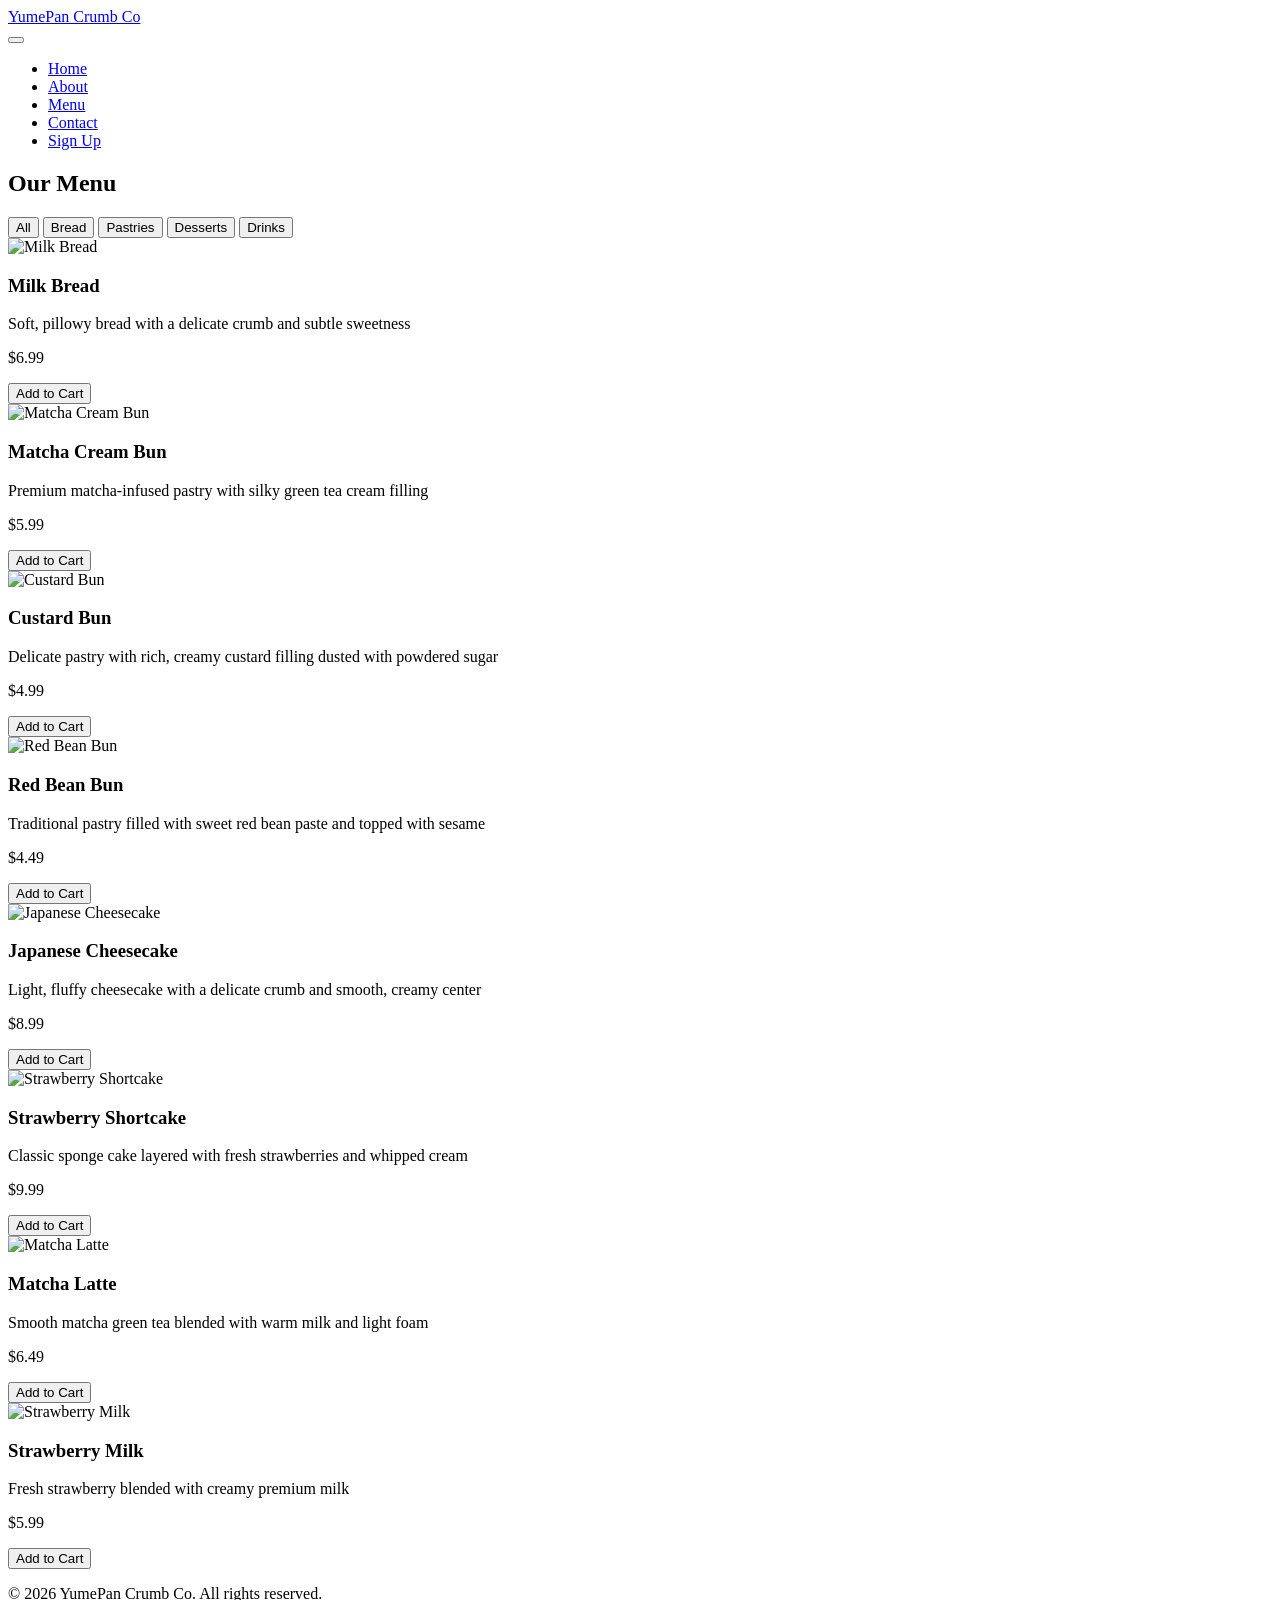
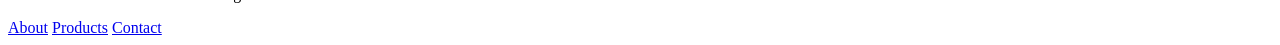
==== products.html @ 3649fefe "Add products.html for menu display" ====
<!DOCTYPE html>
<html lang="en">
<head>
    <meta charset="UTF-8">
    <meta name="viewport" content="width=device-width, initial-scale=1.0">
    <title>Menu - YumePan Crumb Co</title>
    <link rel="preconnect" href="https://fonts.googleapis.com">
    <link rel="preconnect" href="https://fonts.gstatic.com" crossorigin>
    <link href="https://fonts.googleapis.com/css2?family=Playfair+Display:wght@400;700&family=Poppins:wght@400;500;600&display=swap" rel="stylesheet">
    <link rel="stylesheet" href="styles.css">
</head>
<body>
    <!-- Navigation Bar -->
    <nav class="navbar">
        <div class="nav-container">
            <div class="logo">
                <a href="index.html">YumePan Crumb Co</a>
            </div>
            <button class="hamburger" id="hamburger">
                <span></span>
                <span></span>
                <span></span>
            </button>
            <ul class="nav-menu" id="navMenu">
                <li><a href="index.html">Home</a></li>
                <li><a href="about.html">About</a></li>
                <li><a href="products.html">Menu</a></li>
                <li><a href="contact.html">Contact</a></li>
                <li><a href="signup.html">Sign Up</a></li>
            </ul>
        </div>
    </nav>

    <!-- Page Header -->
    <section class="page-header">
        <div class="container">
            <h1>Our Menu</h1>
        </div>
    </section>

    <!-- Category Filter -->
    <section class="products-section">
        <div class="container">
            <div class="category-filter">
                <button class="filter-btn active" data-filter="all">All</button>
                <button class="filter-btn" data-filter="bread">Bread</button>
                <button class="filter-btn" data-filter="pastries">Pastries</button>
                <button class="filter-btn" data-filter="desserts">Desserts</button>
                <button class="filter-btn" data-filter="drinks">Drinks</button>
            </div>

            <div class="product-grid-full">
                <!-- Bread Category -->
                <div class="product-card-full" data-category="bread">
                    <img src="https://via.placeholder.com/300x300?text=Milk+Bread" alt="Milk Bread" class="product-image">
                    <h3>Milk Bread</h3>
                    <p>Soft, pillowy bread with a delicate crumb and subtle sweetness</p>
                    <p class="price">$6.99</p>
                    <button class="btn btn-primary btn-small">Add to Cart</button>
                </div>

                <!-- Pastries Category -->
                <div class="product-card-full" data-category="pastries">
                    <img src="https://via.placeholder.com/300x300?text=Matcha+Cream+Bun" alt="Matcha Cream Bun" class="product-image">
                    <h3>Matcha Cream Bun</h3>
                    <p>Premium matcha-infused pastry with silky green tea cream filling</p>
                    <p class="price">$5.99</p>
                    <button class="btn btn-primary btn-small">Add to Cart</button>
                </div>

                <div class="product-card-full" data-category="pastries">
                    <img src="https://via.placeholder.com/300x300?text=Custard+Bun" alt="Custard Bun" class="product-image">
                    <h3>Custard Bun</h3>
                    <p>Delicate pastry with rich, creamy custard filling dusted with powdered sugar</p>
                    <p class="price">$4.99</p>
                    <button class="btn btn-primary btn-small">Add to Cart</button>
                </div>

                <div class="product-card-full" data-category="pastries">
                    <img src="https://via.placeholder.com/300x300?text=Red+Bean+Bun" alt="Red Bean Bun" class="product-image">
                    <h3>Red Bean Bun</h3>
                    <p>Traditional pastry filled with sweet red bean paste and topped with sesame</p>
                    <p class="price">$4.49</p>
                    <button class="btn btn-primary btn-small">Add to Cart</button>
                </div>

                <!-- Desserts Category -->
                <div class="product-card-full" data-category="desserts">
                    <img src="https://via.placeholder.com/300x300?text=Japanese+Cheesecake" alt="Japanese Cheesecake" class="product-image">
                    <h3>Japanese Cheesecake</h3>
                    <p>Light, fluffy cheesecake with a delicate crumb and smooth, creamy center</p>
                    <p class="price">$8.99</p>
                    <button class="btn btn-primary btn-small">Add to Cart</button>
                </div>

                <div class="product-card-full" data-category="desserts">
                    <img src="https://via.placeholder.com/300x300?text=Strawberry+Shortcake" alt="Strawberry Shortcake" class="product-image">
                    <h3>Strawberry Shortcake</h3>
                    <p>Classic sponge cake layered with fresh strawberries and whipped cream</p>
                    <p class="price">$9.99</p>
                    <button class="btn btn-primary btn-small">Add to Cart</button>
                </div>

                <!-- Drinks Category -->
                <div class="product-card-full" data-category="drinks">
                    <img src="https://via.placeholder.com/300x300?text=Matcha+Latte" alt="Matcha Latte" class="product-image">
                    <h3>Matcha Latte</h3>
                    <p>Smooth matcha green tea blended with warm milk and light foam</p>
                    <p class="price">$6.49</p>
                    <button class="btn btn-primary btn-small">Add to Cart</button>
                </div>

                <div class="product-card-full" data-category="drinks">
                    <img src="https://via.placeholder.com/300x300?text=Strawberry+Milk" alt="Strawberry Milk" class="product-image">
                    <h3>Strawberry Milk</h3>
                    <p>Fresh strawberry blended with creamy premium milk</p>
                    <p class="price">$5.99</p>
                    <button class="btn btn-primary btn-small">Add to Cart</button>
                </div>
            </div>
        </div>
    </section>

    <!-- Footer -->
    <footer class="footer">
        <div class="container">
            <p>&copy; 2026 YumePan Crumb Co. All rights reserved.</p>
            <div class="footer-links">
                <a href="about.html">About</a>
                <a href="products.html">Products</a>
                <a href="contact.html">Contact</a>
            </div>
        </div>
    </footer>

    <script src="script.js"></script>
</body>
</html>
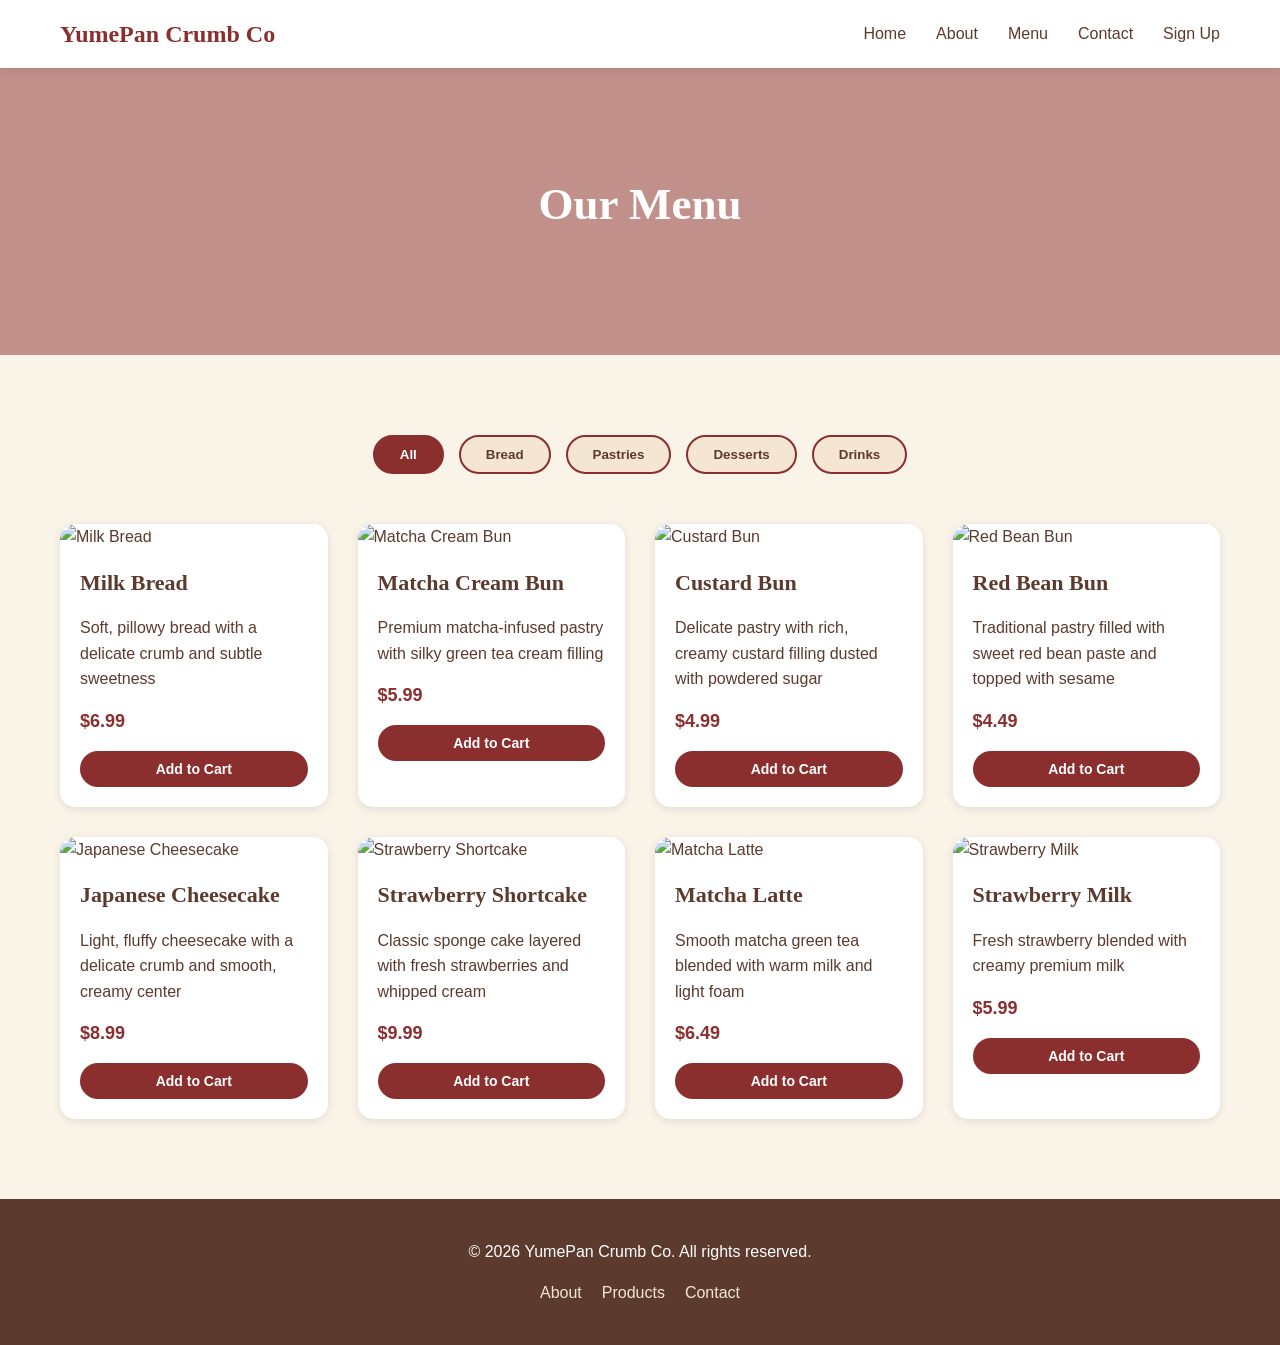
==== commit f937eb8a: "Update product images to local paths" ====
--- a/products.html
+++ b/products.html
@@ -52,7 +52,7 @@
             <div class="product-grid-full">
                 <!-- Bread Category -->
                 <div class="product-card-full" data-category="bread">
-                    <img src="https://via.placeholder.com/300x300?text=Milk+Bread" alt="Milk Bread" class="product-image">
+                  <img src="images/milk-buns.jpg" alt="Milk Bread" class="product-image">
                     <h3>Milk Bread</h3>
                     <p>Soft, pillowy bread with a delicate crumb and subtle sweetness</p>
                     <p class="price">$6.99</p>
@@ -69,7 +69,7 @@
                 </div>
 
                 <div class="product-card-full" data-category="pastries">
-                    <img src="https://via.placeholder.com/300x300?text=Custard+Bun" alt="Custard Bun" class="product-image">
+                    <img src="images/custard-buns.jpg" alt="Custard Bun" class="product-image">
                     <h3>Custard Bun</h3>
                     <p>Delicate pastry with rich, creamy custard filling dusted with powdered sugar</p>
                     <p class="price">$4.99</p>
@@ -86,7 +86,7 @@
 
                 <!-- Desserts Category -->
                 <div class="product-card-full" data-category="desserts">
-                    <img src="https://via.placeholder.com/300x300?text=Japanese+Cheesecake" alt="Japanese Cheesecake" class="product-image">
+                   <img src="images/japanese-cheesecake.jpg" alt="Japanese Cheesecake" class="product-image">
                     <h3>Japanese Cheesecake</h3>
                     <p>Light, fluffy cheesecake with a delicate crumb and smooth, creamy center</p>
                     <p class="price">$8.99</p>
@@ -94,7 +94,7 @@
                 </div>
 
                 <div class="product-card-full" data-category="desserts">
-                    <img src="https://via.placeholder.com/300x300?text=Strawberry+Shortcake" alt="Strawberry Shortcake" class="product-image">
+                    <img src="images/strawberry-shortcake.jpg" alt="Strawberry Shortcake" class="product-image">
                     <h3>Strawberry Shortcake</h3>
                     <p>Classic sponge cake layered with fresh strawberries and whipped cream</p>
                     <p class="price">$9.99</p>
--- a/styles.css
+++ b/styles.css
@@ -0,0 +1,919 @@
+/* ============================================
+   GLOBAL STYLES
+   ============================================ */
+
+* {
+    margin: 0;
+    padding: 0;
+    box-sizing: border-box;
+}
+
+:root {
+    /* Color Palette */
+    --deep-red: #8B2E2E;
+    --cream: #F5E6D3;
+    --soft-pink: #E8B4B8;
+    --brown: #5C3A2E;
+    --light-beige: #FAF3E8;
+    --white: #FFFFFF;
+    
+    /* Typography */
+    --heading-font: 'Playfair Display', serif;
+    --body-font: 'Poppins', sans-serif;
+}
+
+body {
+    font-family: var(--body-font);
+    background-color: var(--light-beige);
+    color: var(--brown);
+    line-height: 1.6;
+}
+
+html {
+    scroll-behavior: smooth;
+}
+
+/* ============================================
+   CONTAINER & LAYOUT
+   ============================================ */
+
+.container {
+    max-width: 1200px;
+    margin: 0 auto;
+    padding: 0 20px;
+}
+
+/* ============================================
+   TYPOGRAPHY
+   ============================================ */
+
+h1 {
+    font-family: var(--heading-font);
+    font-size: 40px;
+    color: var(--deep-red);
+    font-weight: 700;
+    margin-bottom: 15px;
+}
+
+h2 {
+    font-family: var(--heading-font);
+    font-size: 28px;
+    color: var(--deep-red);
+    font-weight: 700;
+    margin-bottom: 20px;
+    text-align: center;
+}
+
+h3 {
+    font-family: var(--heading-font);
+    font-size: 22px;
+    color: var(--brown);
+    font-weight: 600;
+    margin-bottom: 10px;
+}
+
+p {
+    font-size: 16px;
+    color: var(--brown);
+    margin-bottom: 15px;
+}
+
+/* ============================================
+   NAVIGATION BAR
+   ============================================ */
+
+.navbar {
+    background-color: var(--white);
+    box-shadow: 0 2px 10px rgba(0, 0, 0, 0.1);
+    position: sticky;
+    top: 0;
+    z-index: 1000;
+}
+
+.nav-container {
+    max-width: 1200px;
+    margin: 0 auto;
+    padding: 15px 20px;
+    display: flex;
+    justify-content: space-between;
+    align-items: center;
+}
+
+.logo a {
+    font-family: var(--heading-font);
+    font-size: 24px;
+    color: var(--deep-red);
+    text-decoration: none;
+    font-weight: 700;
+    transition: color 0.3s ease;
+}
+
+.logo a:hover {
+    color: var(--brown);
+}
+
+.nav-menu {
+    display: flex;
+    list-style: none;
+    gap: 30px;
+}
+
+.nav-menu a {
+    text-decoration: none;
+    color: var(--brown);
+    font-weight: 500;
+    transition: color 0.3s ease;
+    padding: 5px 0;
+    border-bottom: 2px solid transparent;
+}
+
+.nav-menu a:hover {
+    color: var(--deep-red);
+    border-bottom: 2px solid var(--deep-red);
+}
+
+.hamburger {
+    display: none;
+    flex-direction: column;
+    cursor: pointer;
+    background: none;
+    border: none;
+    gap: 6px;
+}
+
+.hamburger span {
+    width: 25px;
+    height: 3px;
+    background-color: var(--deep-red);
+    border-radius: 2px;
+    transition: 0.3s;
+}
+
+/* ============================================
+   BUTTONS / CALL-TO-ACTION
+   ============================================ */
+
+.btn {
+    padding: 12px 30px;
+    border: none;
+    border-radius: 25px;
+    font-family: var(--body-font);
+    font-weight: 600;
+    cursor: pointer;
+    transition: all 0.3s ease;
+    font-size: 16px;
+}
+
+.btn-primary {
+    background-color: var(--deep-red);
+    color: var(--white);
+}
+
+.btn-primary:hover {
+    background-color: #6B2020;
+    box-shadow: 0 5px 15px rgba(139, 46, 46, 0.3);
+}
+
+.btn-secondary {
+    background-color: transparent;
+    color: var(--deep-red);
+    border: 2px solid var(--deep-red);
+}
+
+.btn-secondary:hover {
+    background-color: var(--cream);
+    border-color: var(--brown);
+    color: var(--brown);
+}
+
+.btn-small {
+    padding: 10px 20px;
+    font-size: 14px;
+}
+
+.btn-large {
+    padding: 15px 40px;
+    font-size: 18px;
+    width: 100%;
+}
+
+/* ============================================
+   HERO SECTION
+   ============================================ */
+
+.hero {
+    background: linear-gradient(rgba(139, 46, 46, 0.5), rgba(139, 46, 46, 0.5)), url('https://images.unsplash.com/photo-1586985289688-ca3242ca451d?w=1920&h=800&fit=crop') center/cover no-repeat;
+    height: 600px;
+    display: flex;
+    align-items: center;
+    justify-content: center;
+    text-align: center;
+    color: var(--white);
+}
+
+.hero-content {
+    max-width: 600px;
+}
+
+.hero-content h1 {
+    color: var(--white);
+    font-size: 50px;
+    margin-bottom: 20px;
+}
+
+.hero-content p {
+    color: var(--cream);
+    font-size: 20px;
+    margin-bottom: 30px;
+}
+
+.hero-buttons {
+    display: flex;
+    gap: 15px;
+    justify-content: center;
+    flex-wrap: wrap;
+}
+
+/* ============================================
+   FEATURED PRODUCTS SECTION
+   ============================================ */
+
+.featured-products {
+    background-color: var(--cream);
+    padding: 80px 20px;
+}
+
+.featured-products h2 {
+    margin-bottom: 50px;
+}
+
+.product-grid {
+    display: grid;
+    grid-template-columns: repeat(auto-fit, minmax(250px, 1fr));
+    gap: 30px;
+}
+
+.product-card {
+    background-color: var(--white);
+    border-radius: 15px;
+    overflow: hidden;
+    transition: transform 0.3s ease, box-shadow 0.3s ease;
+    box-shadow: 0 2px 8px rgba(0, 0, 0, 0.1);
+}
+
+.product-card:hover {
+    transform: translateY(-10px);
+    box-shadow: 0 10px 25px rgba(139, 46, 46, 0.2);
+}
+
+.product-image {
+    width: 100%;
+    height: 250px;
+    object-fit: cover;
+    border-radius: 15px 15px 0 0;
+}
+
+.product-card h3 {
+    padding: 15px 20px 5px;
+}
+
+.product-card p {
+    padding: 0 20px;
+    font-size: 14px;
+    color: #666;
+    margin-bottom: 15px;
+}
+
+.product-card .btn {
+    margin: 0 20px 20px;
+    width: calc(100% - 40px);
+}
+
+/* ============================================
+   ABOUT PREVIEW SECTION
+   ============================================ */
+
+.about-preview {
+    background-color: var(--light-beige);
+    padding: 80px 20px;
+    text-align: center;
+}
+
+.about-preview h2 {
+    margin-bottom: 20px;
+}
+
+.about-preview p {
+    max-width: 700px;
+    margin: 0 auto 30px;
+    font-size: 16px;
+}
+
+.about-preview .btn {
+    display: inline-block;
+}
+
+/* ============================================
+   TESTIMONIALS SECTION
+   ============================================ */
+
+.testimonials {
+    background-color: var(--soft-pink);
+    padding: 80px 20px;
+}
+
+.testimonials h2 {
+    color: var(--white);
+    margin-bottom: 50px;
+}
+
+.testimonial-grid {
+    display: grid;
+    grid-template-columns: repeat(auto-fit, minmax(280px, 1fr));
+    gap: 30px;
+}
+
+.testimonial-card {
+    background-color: var(--white);
+    padding: 30px;
+    border-radius: 15px;
+    box-shadow: 0 5px 15px rgba(0, 0, 0, 0.1);
+    text-align: center;
+}
+
+.testimonial-card p {
+    font-style: italic;
+    color: var(--brown);
+    margin-bottom: 15px;
+    font-size: 16px;
+}
+
+.testimonial-card strong {
+    color: var(--deep-red);
+    font-size: 16px;
+}
+
+/* ============================================
+   CTA BANNER
+   ============================================ */
+
+.cta-banner {
+    background: linear-gradient(135deg, var(--deep-red), var(--brown));
+    padding: 60px 20px;
+    text-align: center;
+    color: var(--white);
+}
+
+.cta-banner h2 {
+    color: var(--white);
+    margin-bottom: 15px;
+}
+
+.cta-banner p {
+    color: var(--cream);
+    margin-bottom: 30px;
+    font-size: 18px;
+}
+
+.cta-banner .btn {
+    display: inline-block;
+}
+
+/* ============================================
+   PAGE HEADER
+   ============================================ */
+
+.page-header {
+    background: linear-gradient(rgba(139, 46, 46, 0.5), rgba(139, 46, 46, 0.5)), url('https://images.unsplash.com/photo-1509042239860-f550ce710b93?w=1920&h=400&fit=crop') center/cover no-repeat;
+    padding: 100px 20px;
+    text-align: center;
+    color: var(--white);
+}
+
+.page-header h1 {
+    color: var(--white);
+    font-size: 45px;
+}
+
+/* ============================================
+   ABOUT PAGE STYLES
+   ============================================ */
+
+.company-story,
+.mission {
+    padding: 80px 20px;
+    background-color: var(--light-beige);
+}
+
+.company-story h2,
+.mission h2 {
+    margin-bottom: 20px;
+}
+
+.company-story p,
+.mission p {
+    max-width: 800px;
+    margin: 0 auto;
+    text-align: center;
+    font-size: 16px;
+}
+
+.team {
+    background-color: var(--cream);
+    padding: 80px 20px;
+}
+
+.team h2 {
+    margin-bottom: 50px;
+}
+
+.team-grid {
+    display: grid;
+    grid-template-columns: repeat(auto-fit, minmax(300px, 1fr));
+    gap: 40px;
+}
+
+.team-card {
+    background-color: var(--white);
+    border-radius: 15px;
+    overflow: hidden;
+    box-shadow: 0 2px 8px rgba(0, 0, 0, 0.1);
+    text-align: center;
+}
+
+.team-image {
+    width: 100%;
+    height: 300px;
+    object-fit: cover;
+    border-radius: 15px 15px 0 0;
+}
+
+.team-card h3 {
+    padding: 20px 20px 10px;
+}
+
+.team-card p {
+    padding: 0 20px 20px;
+    font-size: 14px;
+    color: #666;
+}
+
+/* ============================================
+   PRODUCTS PAGE STYLES
+   ============================================ */
+
+.products-section {
+    padding: 80px 20px;
+    background-color: var(--light-beige);
+}
+
+.category-filter {
+    display: flex;
+    justify-content: center;
+    gap: 15px;
+    margin-bottom: 50px;
+    flex-wrap: wrap;
+}
+
+.filter-btn {
+    padding: 10px 25px;
+    background-color: var(--cream);
+    color: var(--brown);
+    border: 2px solid var(--deep-red);
+    border-radius: 25px;
+    cursor: pointer;
+    font-weight: 600;
+    transition: all 0.3s ease;
+    font-family: var(--body-font);
+}
+
+.filter-btn:hover,
+.filter-btn.active {
+    background-color: var(--deep-red);
+    color: var(--white);
+}
+
+.product-grid-full {
+    display: grid;
+    grid-template-columns: repeat(auto-fit, minmax(250px, 1fr));
+    gap: 30px;
+}
+
+.product-card-full {
+    background-color: var(--white);
+    border-radius: 15px;
+    overflow: hidden;
+    transition: transform 0.3s ease, box-shadow 0.3s ease;
+    box-shadow: 0 2px 8px rgba(0, 0, 0, 0.1);
+}
+
+.product-card-full:hover {
+    transform: translateY(-10px);
+    box-shadow: 0 10px 25px rgba(139, 46, 46, 0.2);
+}
+
+.product-card-full .product-image {
+    width: 100%;
+    height: 250px;
+    object-fit: cover;
+    border-radius: 15px 15px 0 0;
+}
+
+.product-card-full h3 {
+    padding: 15px 20px 5px;
+}
+
+.product-card-full p {
+    padding: 0 20px;
+}
+
+.price {
+    padding: 0 20px;
+    font-size: 18px;
+    font-weight: 600;
+    color: var(--deep-red) !important;
+}
+
+.product-card-full .btn {
+    margin: 0 20px 20px;
+    width: calc(100% - 40px);
+}
+
+.hidden {
+    display: none !important;
+}
+
+/* ============================================
+   CONTACT PAGE STYLES
+   ============================================ */
+
+.contact-section {
+    padding: 80px 20px;
+    background-color: var(--light-beige);
+}
+
+.contact-grid {
+    display: grid;
+    grid-template-columns: 1fr 1fr;
+    gap: 50px;
+    margin-bottom: 80px;
+}
+
+.contact-info h2,
+.contact-form h2 {
+    text-align: left;
+    margin-bottom: 30px;
+}
+
+.info-item {
+    margin-bottom: 30px;
+}
+
+.info-item h3 {
+    font-size: 18px;
+    margin-bottom: 10px;
+}
+
+.info-item p {
+    color: #666;
+    margin: 0;
+}
+
+/* Forms */
+.contact-form,
+.signup-form {
+    background-color: var(--white);
+    padding: 40px;
+    border-radius: 15px;
+    box-shadow: 0 2px 8px rgba(0, 0, 0, 0.1);
+}
+
+.form-group {
+    margin-bottom: 20px;
+}
+
+label {
+    display: block;
+    margin-bottom: 8px;
+    font-weight: 600;
+    color: var(--brown);
+}
+
+input,
+textarea,
+select {
+    width: 100%;
+    padding: 12px;
+    border: 2px solid var(--cream);
+    border-radius: 8px;
+    font-family: var(--body-font);
+    font-size: 16px;
+    transition: border-color 0.3s ease;
+}
+
+input:focus,
+textarea:focus,
+select:focus {
+    outline: none;
+    border-color: var(--deep-red);
+}
+
+textarea {
+    resize: vertical;
+    min-height: 120px;
+}
+
+.error-message {
+    display: block;
+    color: #e74c3c;
+    font-size: 14px;
+    margin-top: 5px;
+}
+
+.map-container {
+    margin-top: 80px;
+    text-align: center;
+}
+
+.map-container h2 {
+    margin-bottom: 30px;
+}
+
+.map-container iframe {
+    border-radius: 15px;
+    box-shadow: 0 5px 15px rgba(0, 0, 0, 0.1);
+}
+
+/* ============================================
+   SIGNUP PAGE STYLES
+   ============================================ */
+
+.signup-section {
+    padding: 80px 20px;
+    background-color: var(--light-beige);
+}
+
+.signup-container {
+    max-width: 500px;
+    margin: 0 auto;
+    background-color: var(--white);
+    padding: 50px;
+    border-radius: 15px;
+    box-shadow: 0 5px 15px rgba(0, 0, 0, 0.1);
+}
+
+.signup-container h2 {
+    text-align: center;
+    margin-bottom: 10px;
+}
+
+.signup-container > p {
+    text-align: center;
+    margin-bottom: 30px;
+    color: #666;
+}
+
+.success-message {
+    background-color: #d4edda;
+    color: #155724;
+    padding: 15px;
+    border-radius: 8px;
+    text-align: center;
+    margin-top: 20px;
+}
+
+/* ============================================
+   FOOTER
+   ============================================ */
+
+.footer {
+    background-color: var(--brown);
+    color: var(--white);
+    padding: 40px 20px;
+    text-align: center;
+}
+
+.footer p {
+    color: var(--white);
+    margin-bottom: 15px;
+}
+
+.footer-links {
+    display: flex;
+    justify-content: center;
+    gap: 20px;
+    margin-top: 15px;
+}
+
+.footer-links a {
+    color: var(--cream);
+    text-decoration: none;
+    transition: color 0.3s ease;
+}
+
+.footer-links a:hover {
+    color: var(--white);
+}
+
+/* ============================================
+   RESPONSIVE DESIGN
+   ============================================ */
+
+@media (max-width: 768px) {
+    /* Navigation */
+    .hamburger {
+        display: flex;
+    }
+
+    .nav-menu {
+        position: absolute;
+        left: -100%;
+        top: 70px;
+        flex-direction: column;
+        background-color: var(--white);
+        width: 100%;
+        text-align: center;
+        transition: 0.3s;
+        box-shadow: 0 10px 27px rgba(0, 0, 0, 0.05);
+        gap: 0;
+        padding: 20px 0;
+    }
+
+    .nav-menu.active {
+        left: 0;
+    }
+
+    .nav-menu li {
+        padding: 15px 0;
+        border-bottom: 1px solid var(--cream);
+    }
+
+    /* Hero Section */
+    .hero {
+        height: 400px;
+    }
+
+    .hero-content h1 {
+        font-size: 35px;
+    }
+
+    .hero-content p {
+        font-size: 16px;
+    }
+
+    .hero-buttons {
+        flex-direction: column;
+    }
+
+    .hero-buttons .btn {
+        width: 100%;
+    }
+
+    /* Sections */
+    .featured-products,
+    .about-preview,
+    .testimonials,
+    .cta-banner,
+    .contact-section,
+    .signup-section,
+    .company-story,
+    .mission,
+    .team,
+    .products-section {
+        padding: 50px 20px;
+    }
+
+    h1 {
+        font-size: 32px;
+    }
+
+    h2 {
+        font-size: 24px;
+    }
+
+    /* Grids */
+    .product-grid,
+    .testimonial-grid,
+    .team-grid,
+    .product-grid-full {
+        grid-template-columns: 1fr;
+        gap: 20px;
+    }
+
+    .contact-grid {
+        grid-template-columns: 1fr;
+        gap: 40px;
+    }
+
+    /* Forms */
+    .contact-form,
+    .signup-form {
+        padding: 30px 20px;
+    }
+
+    /* Category Filter */
+    .category-filter {
+        gap: 10px;
+    }
+
+    .filter-btn {
+        padding: 8px 15px;
+        font-size: 14px;
+    }
+}
+
+@media (max-width: 480px) {
+    .container {
+        padding: 0 15px;
+    }
+
+    h1 {
+        font-size: 28px;
+    }
+
+    h2 {
+        font-size: 22px;
+    }
+
+    h3 {
+        font-size: 18px;
+    }
+
+    p {
+        font-size: 14px;
+    }
+
+    .hero {
+        height: 300px;
+    }
+
+    .hero-content h1 {
+        font-size: 28px;
+    }
+
+    .hero-content p {
+        font-size: 14px;
+    }
+
+    .btn {
+        padding: 10px 20px;
+        font-size: 14px;
+    }
+
+    .btn-large {
+        padding: 12px 30px;
+        font-size: 16px;
+    }
+
+    .featured-products,
+    .about-preview,
+    .testimonials,
+    .cta-banner,
+    .contact-section,
+    .signup-section,
+    .company-story,
+    .mission,
+    .team,
+    .products-section {
+        padding: 40px 15px;
+    }
+
+    .page-header {
+        padding: 60px 15px;
+    }
+
+    .logo a {
+        font-size: 20px;
+    }
+
+    .nav-menu {
+        gap: 0;
+    }
+
+    .category-filter {
+        gap: 8px;
+        justify-content: flex-start;
+        overflow-x: auto;
+        padding: 0 0 10px;
+    }
+
+    .filter-btn {
+        padding: 6px 12px;
+        font-size: 12px;
+        white-space: nowrap;
+    }
+
+    .contact-form,
+    .signup-form {
+        padding: 20px 15px;
+    }
+
+    .signup-container {
+        padding: 30px 20px;
+    }
+
+    .footer-links {
+        flex-direction: column;
+        gap: 10px;
+    }
+}
